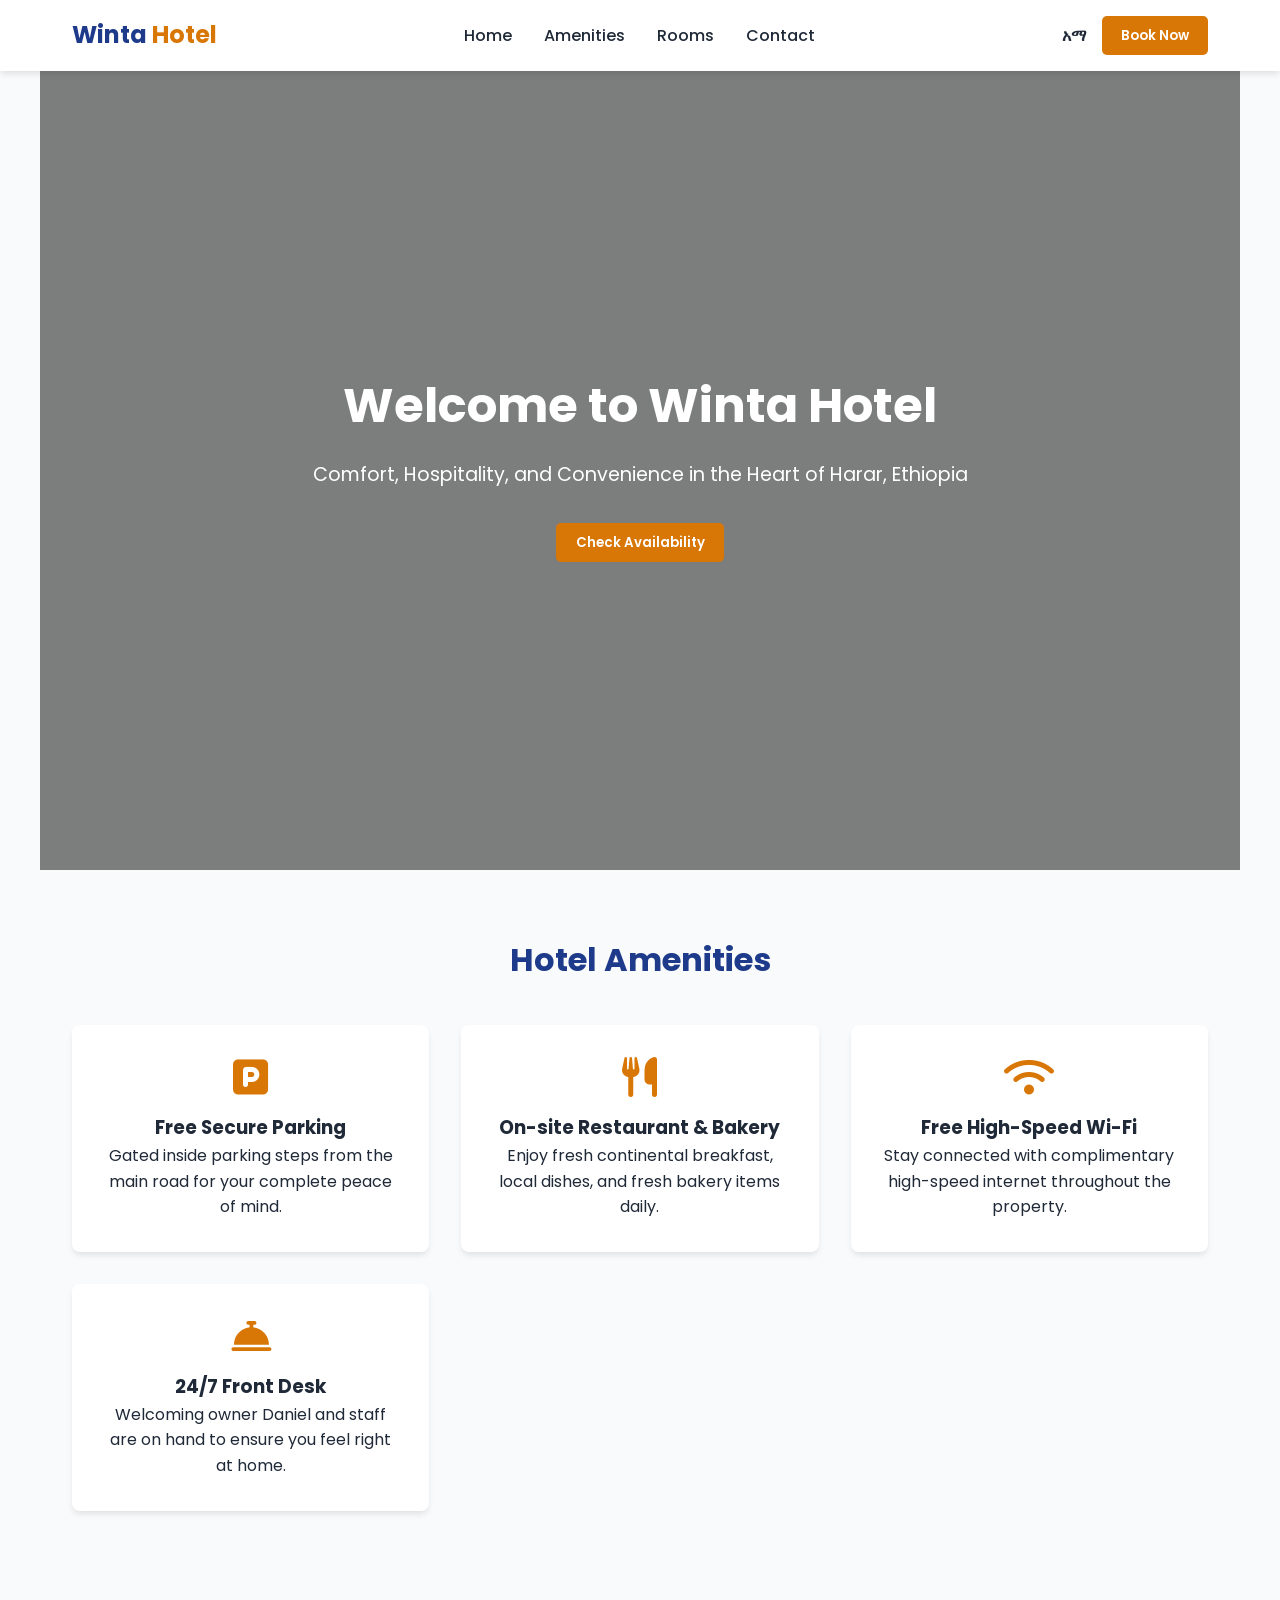
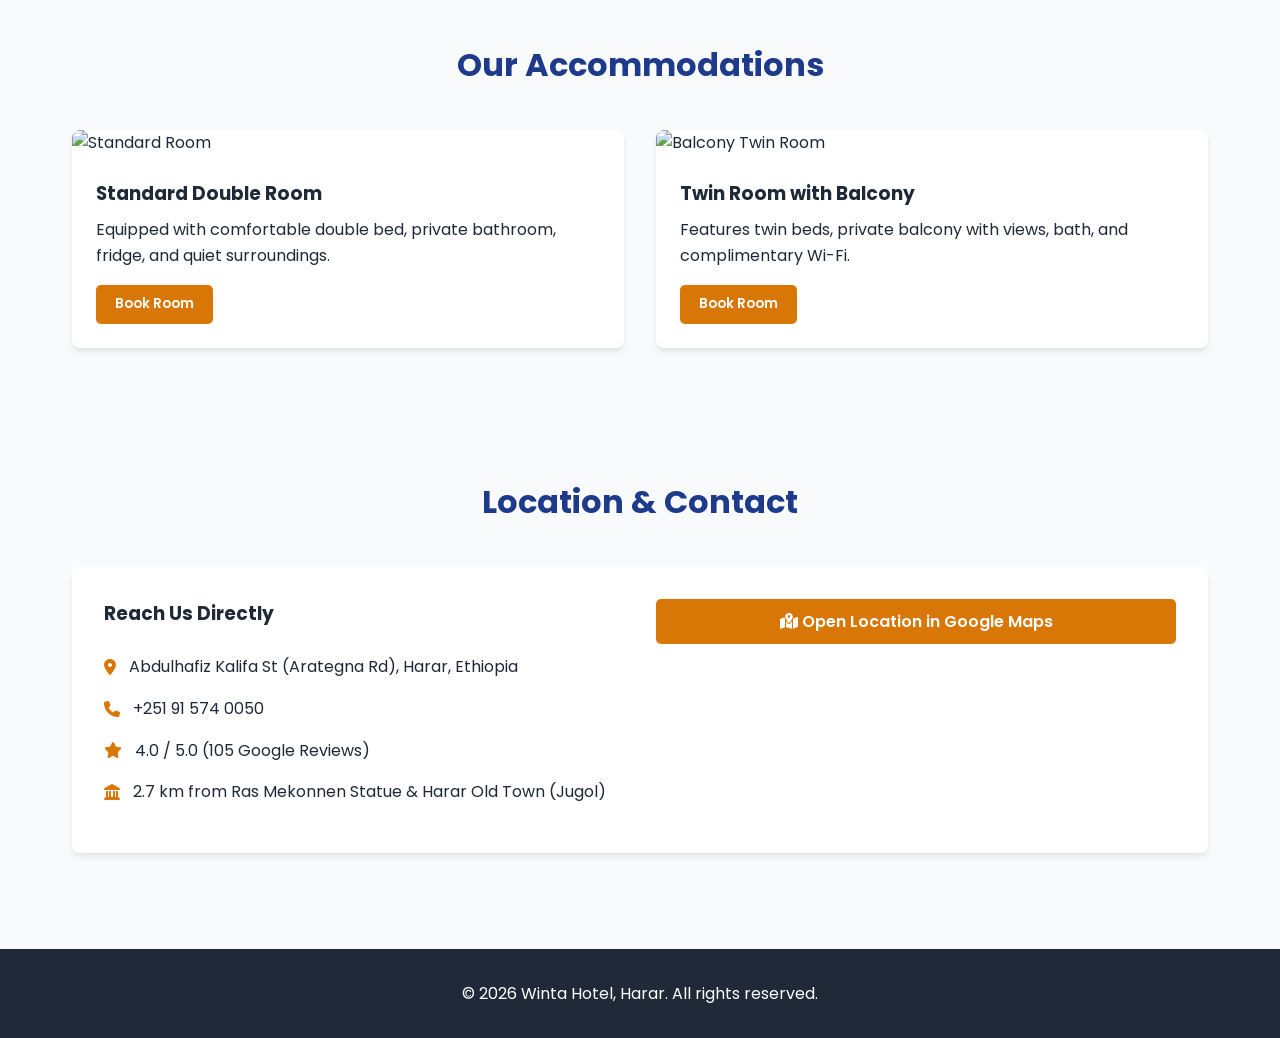
==== index.html @ 1362255f "Add link to Amharic page in header" ====
<!DOCTYPE html>
<html lang="en">
<head>
  <meta charset="UTF-8">
  <meta name="viewport" content="width=device-width, initial-scale=1.0">
  <title>Winta Hotel | Harar, Ethiopia</title>
  <!-- Google Fonts & FontAwesome -->
  <link href="https://fonts.googleapis.com/css2?family=Poppins:wght@300;400;500;600;700&display=swap" rel="stylesheet">
  <link rel="stylesheet" href="https://cdnjs.cloudflare.com/ajax/libs/font-awesome/6.4.0/css/all.min.css">
  <link rel="stylesheet" href="styles.css">
</head>
<body>

  <!-- Navigation -->
  <header>
    <div class="nav-container">
      <div class="logo">Winta <span>Hotel</span></div>
      <ul class="nav-links">
        <li><a href="#home">Home</a></li>
        <li><a href="#amenities">Amenities</a></li>
        <li><a href="#rooms">Rooms</a></li>
        <li><a href="#contact">Contact</a></li>
      </ul>
      <div style="display: flex; align-items: center; gap: 15px;">
      <!-- Link to Amharic Page -->
      <a href="amharic.html" style="text-decoration: none; font-weight: 700; color: var(--dark);">አማ</a>
      <button class="btn-primary" id="navBookBtn">Book Now</button>
      </div>
    </div>
  </header>

  <!-- Hero Section -->
  <section id="home" class="hero">
    <div class="hero-content">
      <h1>Welcome to Winta Hotel</h1>
      <p>Comfort, Hospitality, and Convenience in the Heart of Harar, Ethiopia</p>
      <button class="btn-primary" id="heroBookBtn">Check Availability</button>
    </div>
  </section>

  <!-- Amenities -->
  <section id="amenities">
    <h2 class="section-title">Hotel Amenities</h2>
    <div class="grid-3">
      <div class="card">
        <i class="fa-solid fa-square-parking"></i>
        <h3>Free Secure Parking</h3>
        <p>Gated inside parking steps from the main road for your complete peace of mind.</p>
      </div>
      <div class="card">
        <i class="fa-solid fa-utensils"></i>
        <h3>On-site Restaurant & Bakery</h3>
        <p>Enjoy fresh continental breakfast, local dishes, and fresh bakery items daily.</p>
      </div>
      <div class="card">
        <i class="fa-solid fa-wifi"></i>
        <h3>Free High-Speed Wi-Fi</h3>
        <p>Stay connected with complimentary high-speed internet throughout the property.</p>
      </div>
      <div class="card">
        <i class="fa-solid fa-concierge-bell"></i>
        <h3>24/7 Front Desk</h3>
        <p>Welcoming owner Daniel and staff are on hand to ensure you feel right at home.</p>
      </div>
    </div>
  </section>

  <!-- Rooms -->
  <section id="rooms">
    <h2 class="section-title">Our Accommodations</h2>
    <div class="grid-3">
      <div class="room-card">
        <img src="https://images.unsplash.com/photo-1611892440504-42a792e24d32?auto=format&fit=crop&w=600&q=80" alt="Standard Room">
        <div class="room-info">
          <h3>Standard Double Room</h3>
          <p>Equipped with comfortable double bed, private bathroom, fridge, and quiet surroundings.</p>
          <button class="btn-primary book-room-btn" data-room="Standard Double Room">Book Room</button>
        </div>
      </div>
      <div class="room-card">
        <img src="https://images.unsplash.com/photo-1590490360182-c33d57733427?auto=format&fit=crop&w=600&q=80" alt="Balcony Twin Room">
        <div class="room-info">
          <h3>Twin Room with Balcony</h3>
          <p>Features twin beds, private balcony with views, bath, and complimentary Wi-Fi.</p>
          <button class="btn-primary book-room-btn" data-room="Twin Room with Balcony">Book Room</button>
        </div>
      </div>
    </div>
  </section>

  <!-- Location & Contact -->
  <section id="contact">
    <h2 class="section-title">Location & Contact</h2>
    <div class="contact-container">
      <div class="contact-details">
        <h3>Reach Us Directly</h3>
        <br>
        <p><i class="fa-solid fa-location-dot"></i> Abdulhafiz Kalifa St (Arategna Rd), Harar, Ethiopia</p>
        <p><i class="fa-solid fa-phone"></i> +251 91 574 0050</p>
        <p><i class="fa-solid fa-star"></i> 4.0 / 5.0 (105 Google Reviews)</p>
        <p><i class="fa-solid fa-landmark"></i> 2.7 km from Ras Mekonnen Statue & Harar Old Town (Jugol)</p>
      </div>
      <div>
        <a href="https://maps.google.com/?q=8475%2B86P,+Abdulhafiz+Kalifa+St,+Harar" target="_blank" rel="noopener noreferrer" class="btn-primary maps-btn">
          <i class="fa-solid fa-map-location-dot"></i> Open Location in Google Maps
        </a>
      </div>
    </div>
  </section>

  <!-- Booking Modal Form -->
  <div class="modal" id="bookingModal">
    <div class="modal-content">
      <span class="close-btn" id="closeModalBtn">&times;</span>
      <h2>Room Booking Request</h2>
      <form id="bookingForm">
        <div class="form-group">
          <label for="fullName">Full Name</label>
          <input type="text" id="fullName" required placeholder="e.g. Abebe Bikila">
        </div>
        <div class="form-group">
          <label for="phone">Phone Number</label>
          <input type="tel" id="phone" required placeholder="0912345678">
        </div>
        <div class="form-group">
          <label for="roomSelect">Room Type</label>
          <select id="roomSelect">
            <option value="Standard Double Room">Standard Double Room</option>
            <option value="Twin Room with Balcony">Twin Room with Balcony</option>
          </select>
        </div>
        <div class="form-group">
          <label for="checkIn">Check-in Date</label>
          <input type="date" id="checkIn" required>
        </div>
        <button type="submit" class="btn-primary full-width">Submit Inquiry</button>
      </form>
    </div>
  </div>

  <!-- Footer -->
  <footer>
    <p>&copy; 2026 Winta Hotel, Harar. All rights reserved.</p>
  </footer>

  <script src="app.js"></script>
</body>
</html>
---- styles.css ----
:root {
  --primary: #1e3a8a;
  --accent: #d97706;
  --accent-hover: #b45309;
  --dark: #1f2937;
  --light: #f9fafb;
  --white: #ffffff;
  --gray: #6b7280;
  --shadow: 0 4px 6px -1px rgba(0, 0, 0, 0.1);
}

* {
  margin: 0;
  padding: 0;
  box-sizing: border-box;
  font-family: 'Poppins', sans-serif;
  scroll-behavior: smooth;
}

body {
  background-color: var(--light);
  color: var(--dark);
  line-height: 1.6;
}

/* Navigation */
header {
  position: fixed;
  top: 0;
  width: 100%;
  background: var(--white);
  box-shadow: var(--shadow);
  z-index: 1000;
}

.nav-container {
  max-width: 1200px;
  margin: 0 auto;
  display: flex;
  justify-content: space-between;
  align-items: center;
  padding: 1rem 2rem;
}

.logo {
  font-size: 1.5rem;
  font-weight: 700;
  color: var(--primary);
}

.logo span {
  color: var(--accent);
}

.nav-links {
  display: flex;
  list-style: none;
  gap: 2rem;
}

.nav-links a {
  text-decoration: none;
  color: var(--dark);
  font-weight: 500;
  transition: color 0.3s;
}

.nav-links a:hover {
  color: var(--accent);
}

.btn-primary {
  background: var(--accent);
  color: var(--white);
  padding: 0.6rem 1.2rem;
  border: none;
  border-radius: 5px;
  cursor: pointer;
  font-weight: 600;
  text-decoration: none;
  display: inline-block;
  transition: background 0.3s;
}

.btn-primary:hover {
  background: var(--accent-hover);
}

.btn-primary.full-width {
  width: 100%;
}

/* Hero Section */
.hero {
  height: 90vh;
  background: linear-gradient(rgba(0, 0, 0, 0.5), rgba(0, 0, 0, 0.5)), 
              url('https://images.unsplash.com/photo-1566073771259-6a8506099945?auto=format&fit=crop&w=1200&q=80') center/cover no-repeat;
  display: flex;
  align-items: center;
  justify-content: center;
  text-align: center;
  color: var(--white);
  padding: 0 1rem;
  margin-top: 60px;
}

.hero-content h1 {
  font-size: 3rem;
  margin-bottom: 1rem;
}

.hero-content p {
  font-size: 1.2rem;
  margin-bottom: 2rem;
}

/* Sections */
section {
  padding: 4rem 2rem;
  max-width: 1200px;
  margin: 0 auto;
}

.section-title {
  text-align: center;
  font-size: 2rem;
  margin-bottom: 2.5rem;
  color: var(--primary);
}

/* Amenities Grid */
.grid-3 {
  display: grid;
  grid-template-columns: repeat(auto-fit, minmax(280px, 1fr));
  gap: 2rem;
}

.card {
  background: var(--white);
  padding: 2rem;
  border-radius: 8px;
  box-shadow: var(--shadow);
  text-align: center;
}

.card i {
  font-size: 2.5rem;
  color: var(--accent);
  margin-bottom: 1rem;
}

/* Rooms */
.room-card {
  background: var(--white);
  border-radius: 8px;
  overflow: hidden;
  box-shadow: var(--shadow);
}

.room-card img {
  width: 100%;
  height: 200px;
  object-fit: cover;
}

.room-info {
  padding: 1.5rem;
}

.room-info h3 {
  margin-bottom: 0.5rem;
}

.room-info .btn-primary {
  margin-top: 1rem;
}

/* Contact & Info */
.contact-container {
  display: grid;
  grid-template-columns: repeat(auto-fit, minmax(300px, 1fr));
  gap: 2rem;
  background: var(--white);
  padding: 2rem;
  border-radius: 8px;
  box-shadow: var(--shadow);
}

.contact-details p {
  margin-bottom: 1rem;
  display: flex;
  align-items: center;
  gap: 0.8rem;
}

.contact-details i {
  color: var(--accent);
}

.maps-btn {
  display: inline-block;
  text-align: center;
  width: 100%;
}

/* Modal */
.modal {
  display: none;
  position: fixed;
  top: 0;
  left: 0;
  width: 100%;
  height: 100%;
  background: rgba(0, 0, 0, 0.6);
  justify-content: center;
  align-items: center;
  z-index: 2000;
}

.modal-content {
  background: var(--white);
  padding: 2rem;
  border-radius: 8px;
  width: 90%;
  max-width: 500px;
  position: relative;
}

.modal-content h2 {
  margin-bottom: 1rem;
  color: var(--primary);
}

.close-btn {
  position: absolute;
  top: 1rem;
  right: 1rem;
  font-size: 1.5rem;
  cursor: pointer;
}

.form-group {
  margin-bottom: 1.2rem;
}

.form-group label {
  display: block;
  margin-bottom: 0.3rem;
  font-weight: 500;
}

.form-group input, 
.form-group select {
  width: 100%;
  padding: 0.8rem;
  border: 1px solid var(--gray);
  border-radius: 5px;
}

/* Footer */
footer {
  background: var(--dark);
  color: var(--white);
  text-align: center;
  padding: 2rem;
  margin-top: 2rem;
}
/* --- MOBILE RESPONSIVE FIXES --- */
@media (max-width: 768px) {
 .nav-container {
    flex-wrap: wrap; /* Allows items to stack if they run out of room */
    padding: 1rem;
 }
  
  .nav-links {
    width: 100%;
    margin-top: 15px;
    justify-content: flex-start;
    overflow-x: auto; /* This enables the horizontal sliding you wanted! */
    white-space: nowrap; /* Prevents text from dropping to the next line */
    padding-bottom: 5px;
  }

  /* Hides the ugly scrollbar on mobile while keeping the slide effect */
  .nav-links::-webkit-scrollbar {
    display: none; 
  }
  
  .hero-content h1 {
    font-size: 2rem; /* Makes the main title fit better on small phone screens */
  }
    }
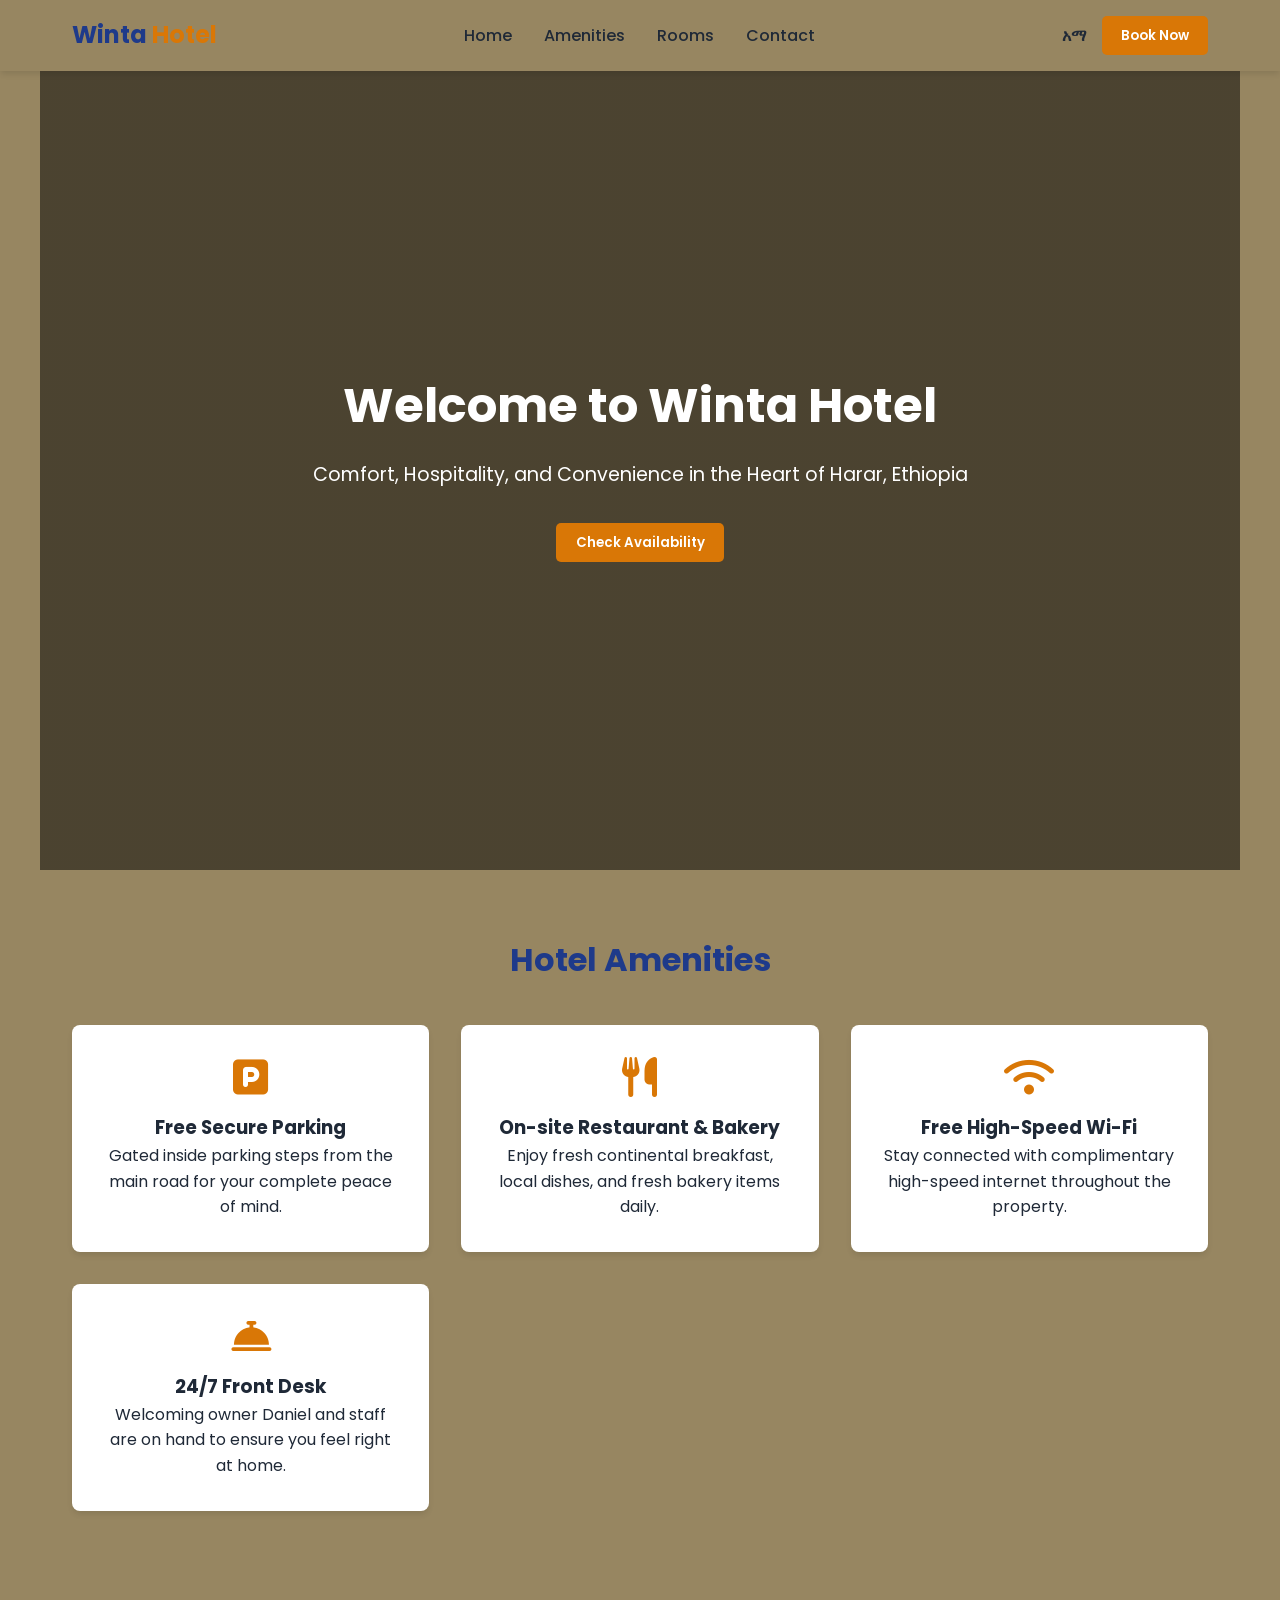
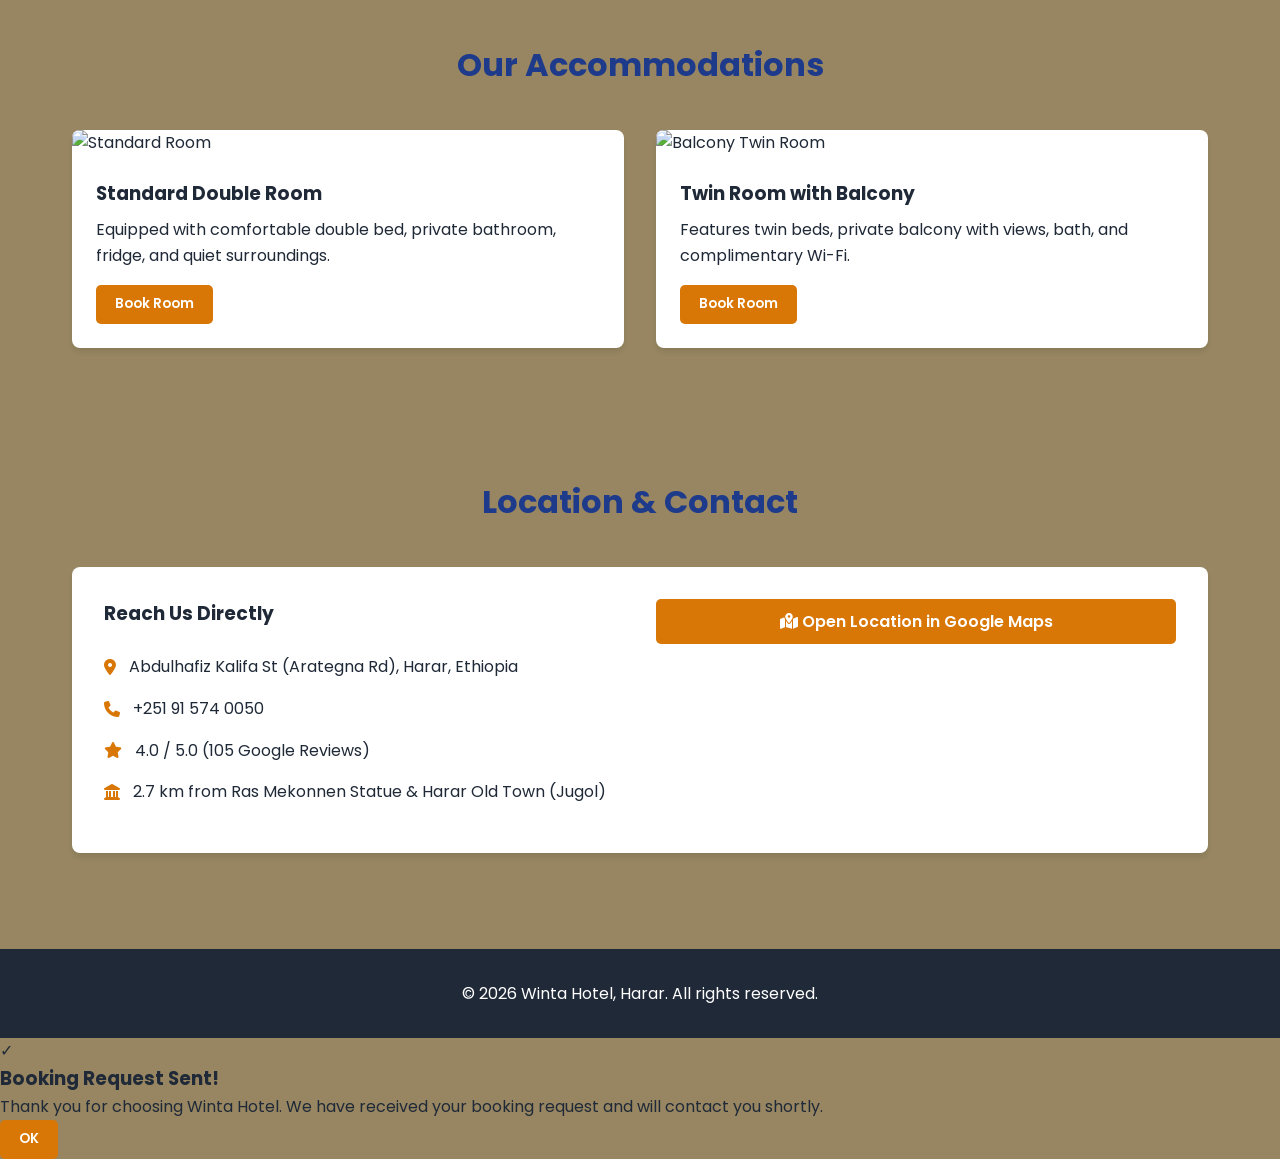
==== commit 93a434b0: "Add success alert modal for booking confirmation Added a custom success alert modal to notify users " ====
--- a/index.html
+++ b/index.html
@@ -3,11 +3,16 @@
 <head>
   <meta charset="UTF-8">
   <meta name="viewport" content="width=device-width, initial-scale=1.0">
+  <meta name="google-site-verification" content="lpx8LmyFGE5qqAS-O1qUcrszQM3qrW6WkCtniQbxQ7M" />
   <title>Winta Hotel | Harar, Ethiopia</title>
   <!-- Google Fonts & FontAwesome -->
   <link href="https://fonts.googleapis.com/css2?family=Poppins:wght@300;400;500;600;700&display=swap" rel="stylesheet">
   <link rel="stylesheet" href="https://cdnjs.cloudflare.com/ajax/libs/font-awesome/6.4.0/css/all.min.css">
   <link rel="stylesheet" href="styles.css">
+  <!-- Put this in BOTH index.html and amharic.html -->
+ <link rel="alternate" hreflang="en" href="https://ropac27.github.io/winta-hotel/index.html" />
+ <link rel="alternate" hreflang="am" href="https://ropac27.github.io/winta-hotel/amharic.html" />
+ <link rel="alternate" hreflang="x-default" href="https://ropac27.github.io/winta-hotel/index.html" />
 </head>
 <body>
 
@@ -144,5 +149,14 @@
   </footer>
 
   <script src="app.js"></script>
+  <!-- Custom Success Alert Modal -->
+<div id="successModal" class="success-modal">
+  <div class="success-modal-content">
+    <div class="success-icon">✓</div>
+    <h3 data-i18n="successTitle">Booking Request Sent!</h3>
+    <p data-i18n="successDesc">Thank you for choosing Winta Hotel. We have received your booking request and will contact you shortly.</p>
+    <button id="closeSuccessBtn" class="btn-primary" data-i18n="successBtn">OK</button>
+  </div>
+</div>
 </body>
 </html>
--- a/styles.css
+++ b/styles.css
@@ -18,7 +18,7 @@
 }
 
 body {
-  background-color: var(--light);
+  background-color: #978661;
   color: var(--dark);
   line-height: 1.6;
 }
@@ -28,7 +28,7 @@
   position: fixed;
   top: 0;
   width: 100%;
-  background: var(--white);
+  background: #978661;
   box-shadow: var(--shadow);
   z-index: 1000;
 }
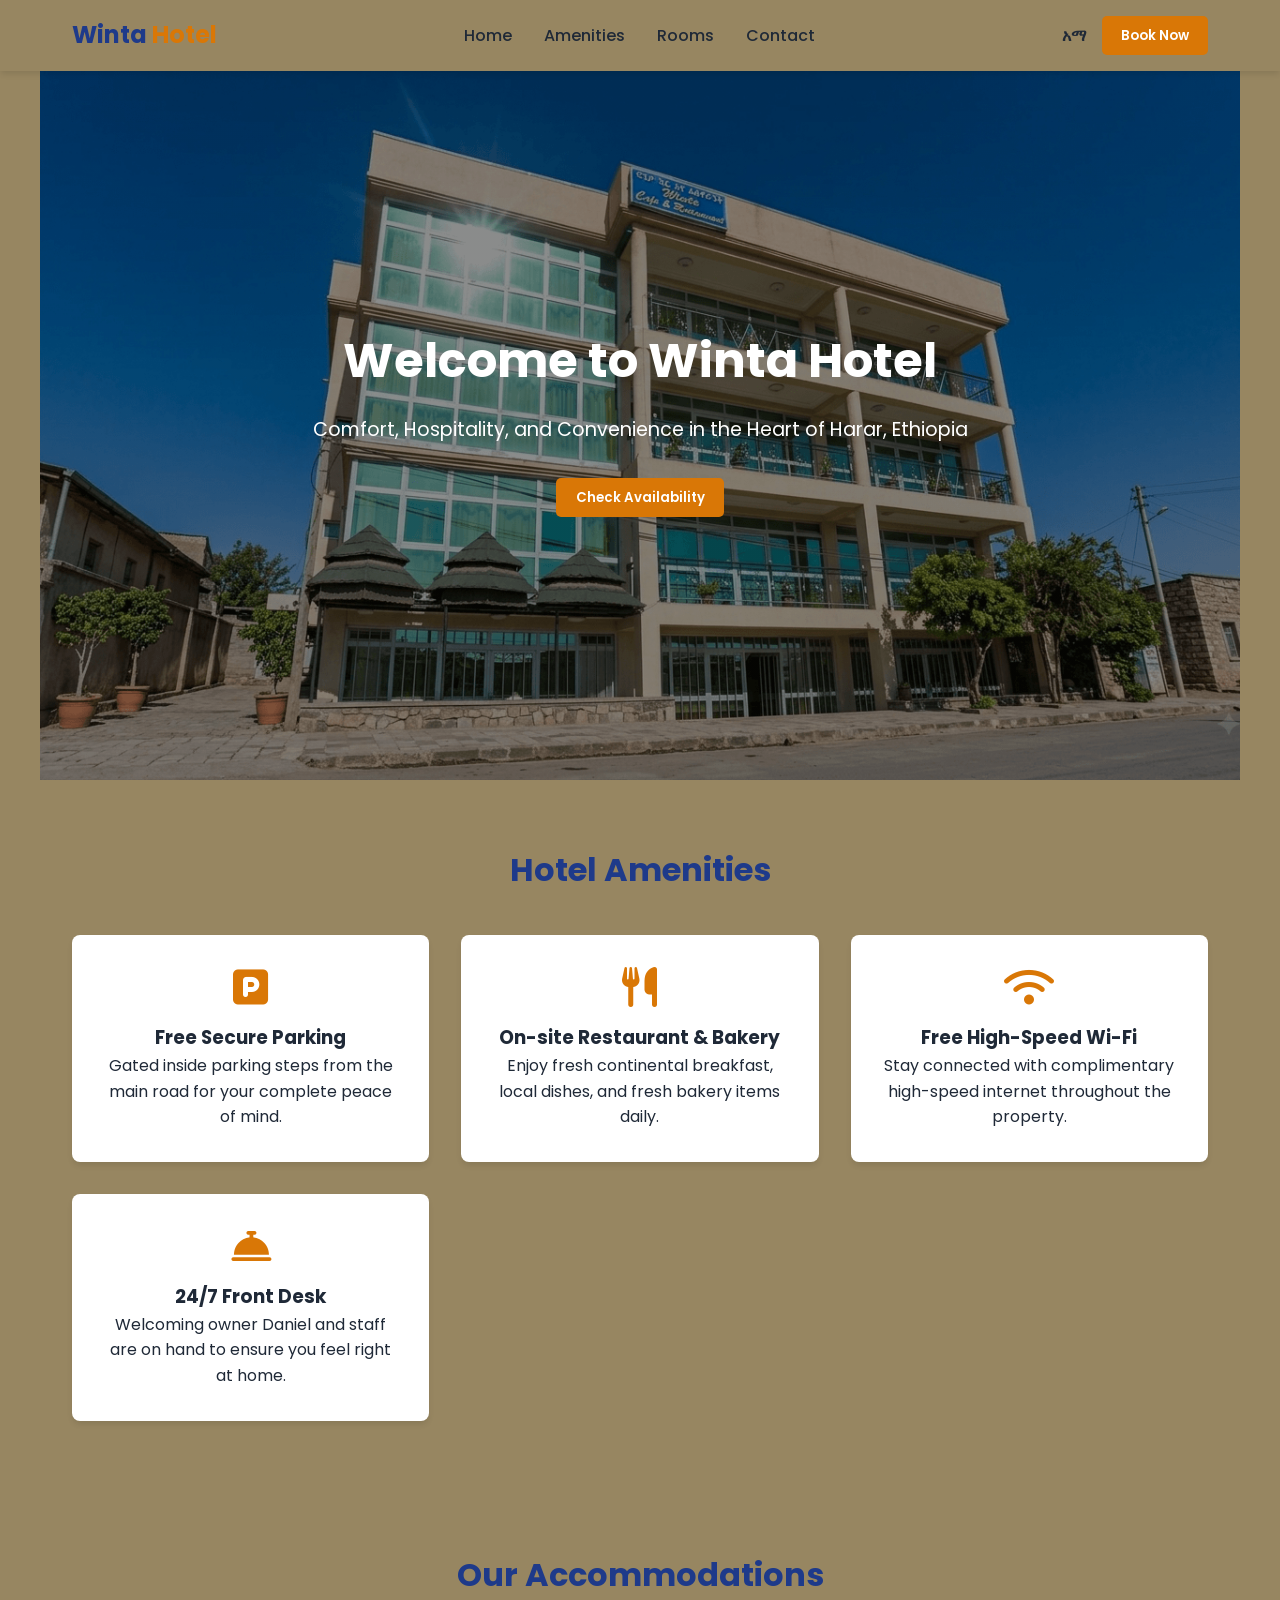
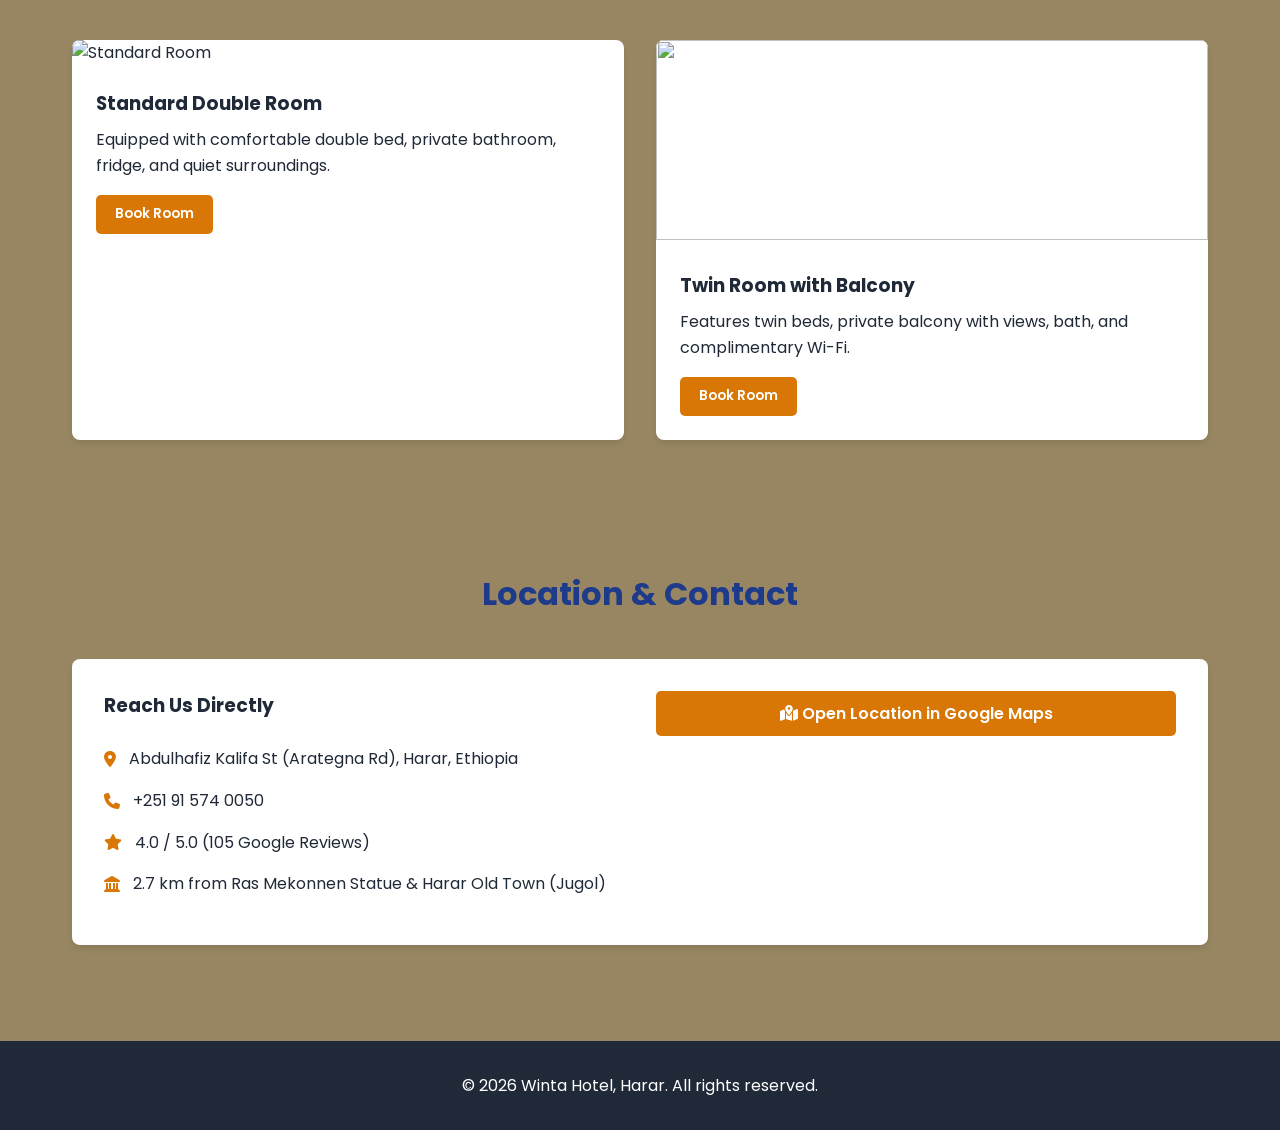
==== commit 5b779964: "Update index.html" ====
--- a/index.html
+++ b/index.html
@@ -75,7 +75,7 @@
     <h2 class="section-title">Our Accommodations</h2>
     <div class="grid-3">
       <div class="room-card">
-        <img src="https://images.unsplash.com/photo-1611892440504-42a792e24d32?auto=format&fit=crop&w=600&q=80" alt="Standard Room">
+        <img src="images/single-bed" alt="Standard Room">
         <div class="room-info">
           <h3>Standard Double Room</h3>
           <p>Equipped with comfortable double bed, private bathroom, fridge, and quiet surroundings.</p>
@@ -83,7 +83,7 @@
         </div>
       </div>
       <div class="room-card">
-        <img src="https://images.unsplash.com/photo-1590490360182-c33d57733427?auto=format&fit=crop&w=600&q=80" alt="Balcony Twin Room">
+        <img src="">
         <div class="room-info">
           <h3>Twin Room with Balcony</h3>
           <p>Features twin beds, private balcony with views, bath, and complimentary Wi-Fi.</p>
--- a/styles.css
+++ b/styles.css
@@ -92,9 +92,12 @@
 
 /* Hero Section */
 .hero {
-  height: 90vh;
-  background: linear-gradient(rgba(0, 0, 0, 0.5), rgba(0, 0, 0, 0.5)), 
-              url('https://images.unsplash.com/photo-1566073771259-6a8506099945?auto=format&fit=crop&w=1200&q=80') center/cover no-repeat;
+  height: 80vh;
+  background-color: #1a1a1a;
+  background: linear-gradient(rgba(0, 0, 0, 0.45), rgba(0, 0, 0, 0.45)), url('images/hero-winta-hotel.jpg');
+  background-size: cover;
+  background-repeat: no-repeat;
+  background-position: center;
   display: flex;
   align-items: center;
   justify-content: center;
@@ -290,3 +293,63 @@
     font-size: 2rem; /* Makes the main title fit better on small phone screens */
   }
     }
+/* Success Alert Popup Styling */
+.success-modal {
+  display: none; /* Hidden by default */
+  position: fixed;
+  top: 0;
+  left: 0;
+  width: 100%;
+  height: 100%;
+  background-color: rgba(0, 0, 0, 0.6);
+  z-index: 2000;
+  justify-content: center;
+  align-items: center;
+}
+
+.success-modal-content {
+  background: #ffffff;
+  padding: 2rem;
+  border-radius: 12px;
+  text-align: center;
+  max-width: 400px;
+  width: 90%;
+  box-shadow: 0 10px 30px rgba(0, 0, 0, 0.2);
+  animation: popIn 0.3s cubic-bezier(0.175, 0.885, 0.32, 1.275);
+}
+
+.success-icon {
+  width: 60px;
+  height: 60px;
+  background-color: #2e7d32;
+  color: #ffffff;
+  font-size: 2rem;
+  font-weight: bold;
+  border-radius: 50%;
+  display: flex;
+  align-items: center;
+  justify-content: center;
+  margin: 0 auto 1rem auto;
+}
+
+.success-modal-content h3 {
+  margin-bottom: 0.5rem;
+  color: #1a1a1a;
+}
+
+.success-modal-content p {
+  font-size: 0.95rem;
+  color: #555555;
+  margin-bottom: 1.5rem;
+}
+
+@keyframes popIn {
+  from {
+    opacity: 0;
+    transform: scale(0.8);
+  }
+  to {
+    opacity: 1;
+    transform: scale(1);
+  }
+}
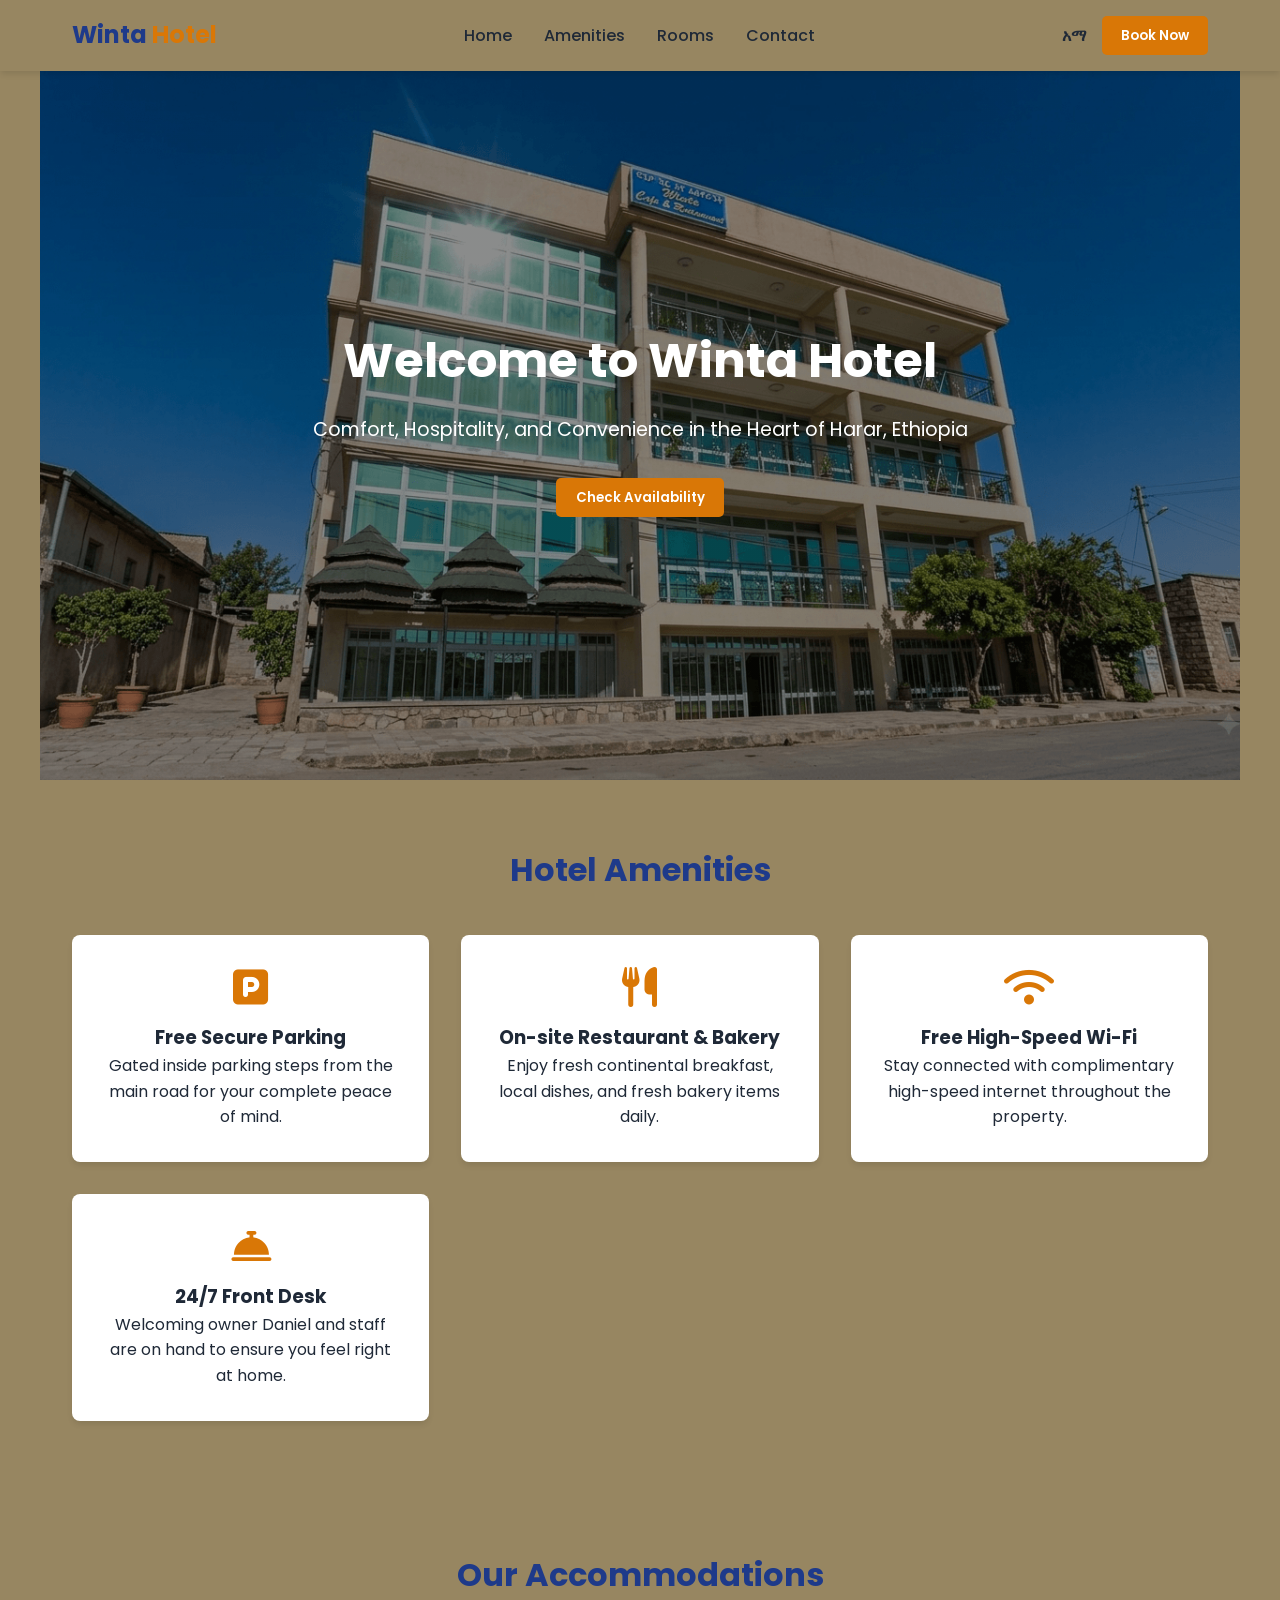
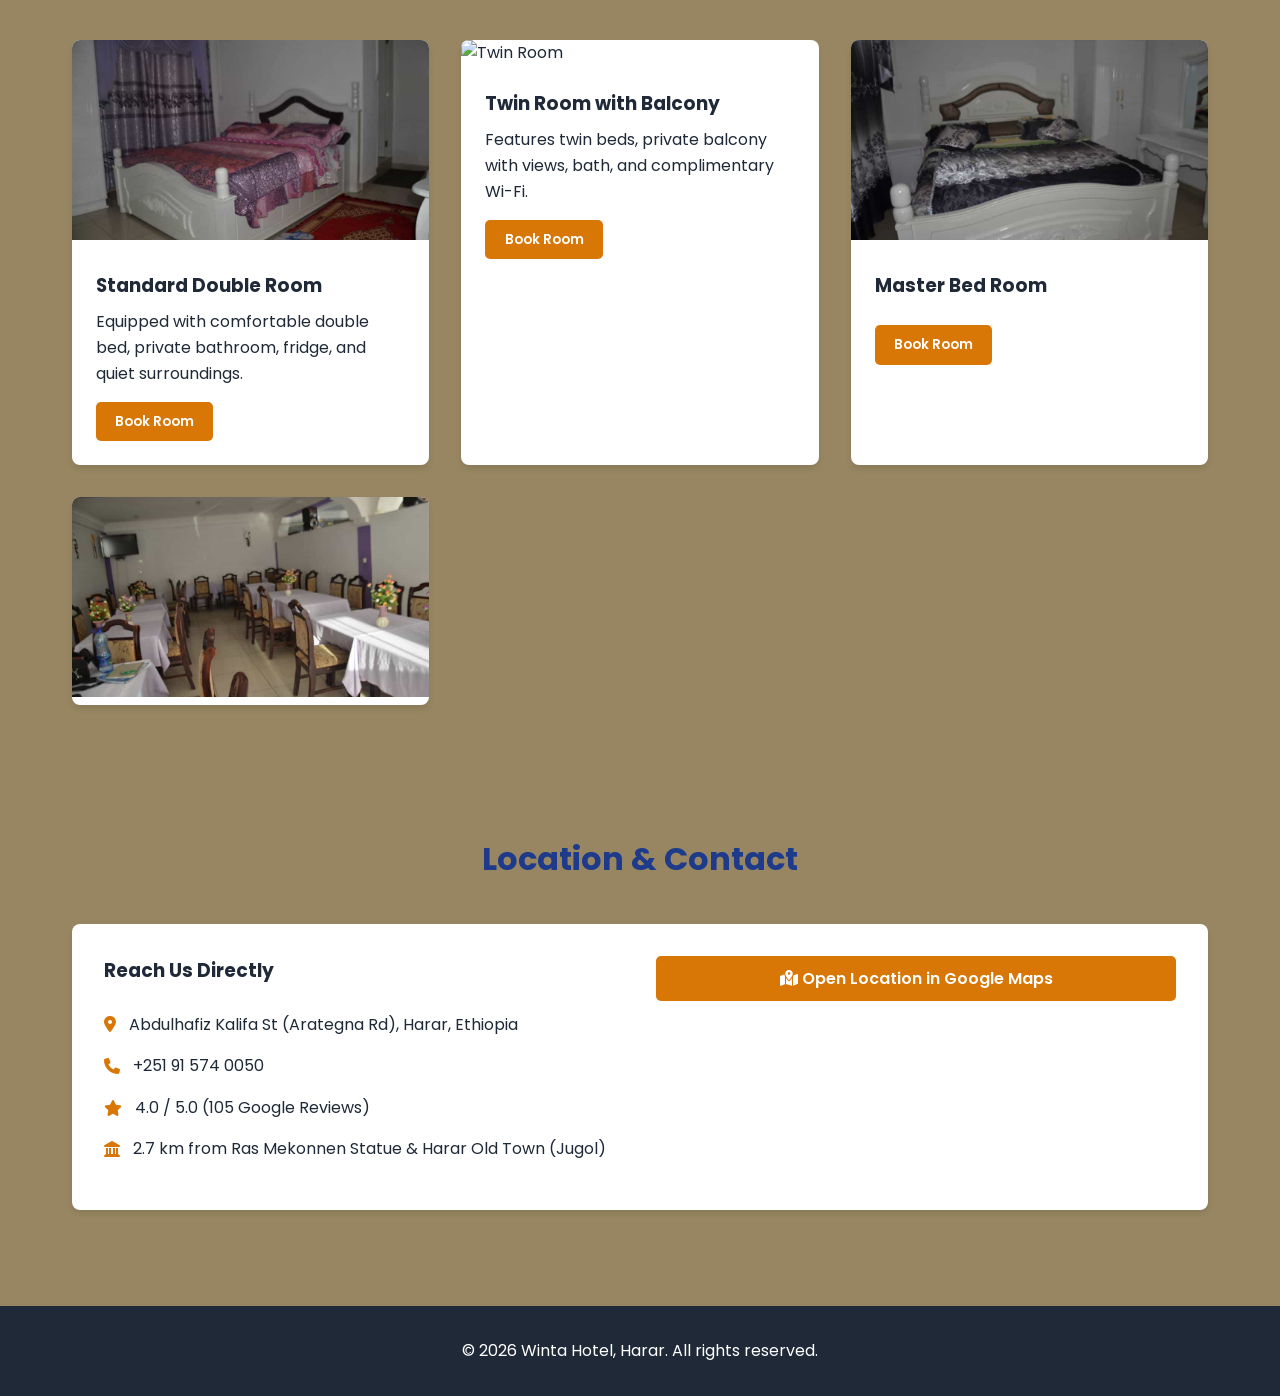
==== commit 9728e88e: "Update index.html" ====
--- a/index.html
+++ b/index.html
@@ -75,7 +75,7 @@
     <h2 class="section-title">Our Accommodations</h2>
     <div class="grid-3">
       <div class="room-card">
-        <img src="images/single-bed" alt="Standard Room">
+        <img src="images/single-bed.jpg" alt="Standard Room">
         <div class="room-info">
           <h3>Standard Double Room</h3>
           <p>Equipped with comfortable double bed, private bathroom, fridge, and quiet surroundings.</p>
@@ -83,12 +83,22 @@
         </div>
       </div>
       <div class="room-card">
-        <img src="">
+        <img src="images/two-bed-room.jpg" alt="Twin Room">
         <div class="room-info">
           <h3>Twin Room with Balcony</h3>
           <p>Features twin beds, private balcony with views, bath, and complimentary Wi-Fi.</p>
           <button class="btn-primary book-room-btn" data-room="Twin Room with Balcony">Book Room</button>
         </div>
+      </div>
+      <div class="room-card">
+          <img src="images/master-bed.jpg" alt="Master Bed Room">
+        <div class="room-info">
+          <h3>Master Bed Room</h3>
+          <button class="btn-primary book-room-btn" data-room="Master Bed Room">Book Room</button>
+        </div>
+      </div>
+      <div class="room-card">
+        <img src="images/winta-dinning-tabel.jpg" alt="Dinning Tabel">
       </div>
     </div>
   </section>
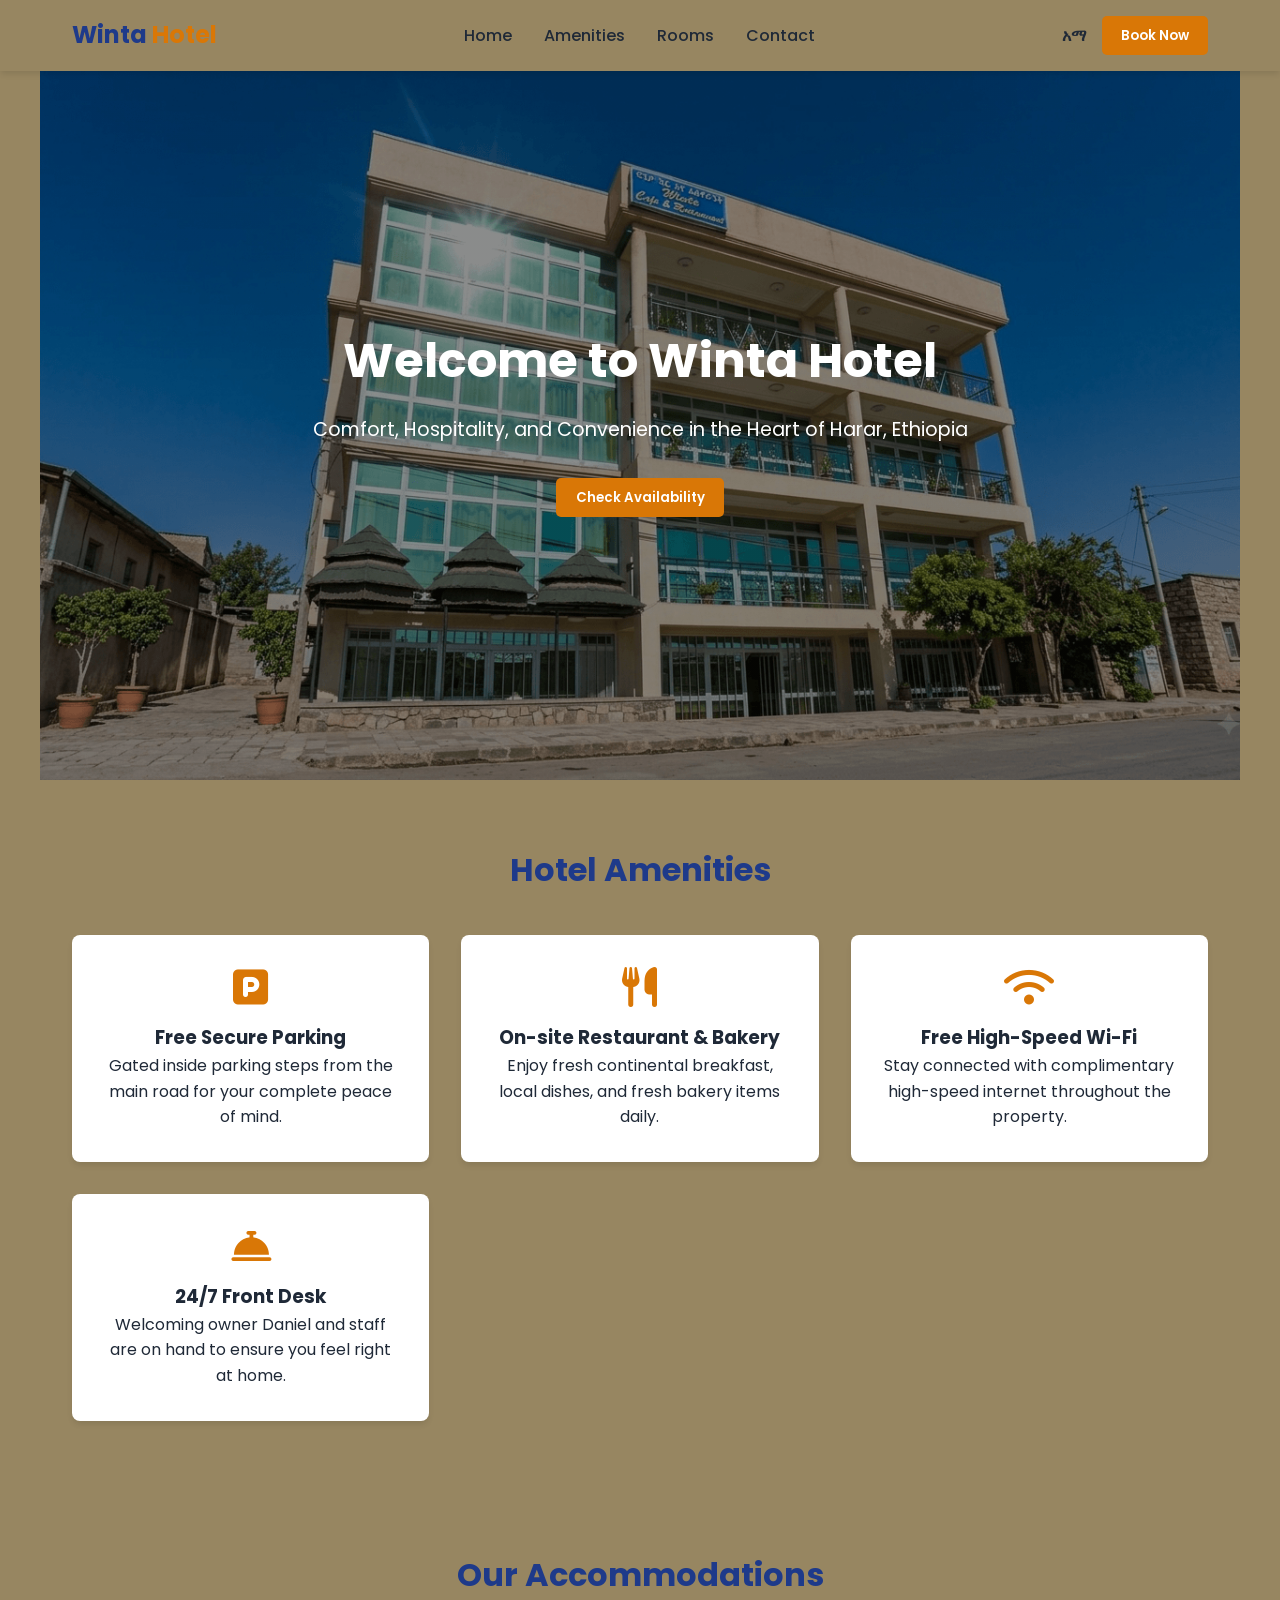
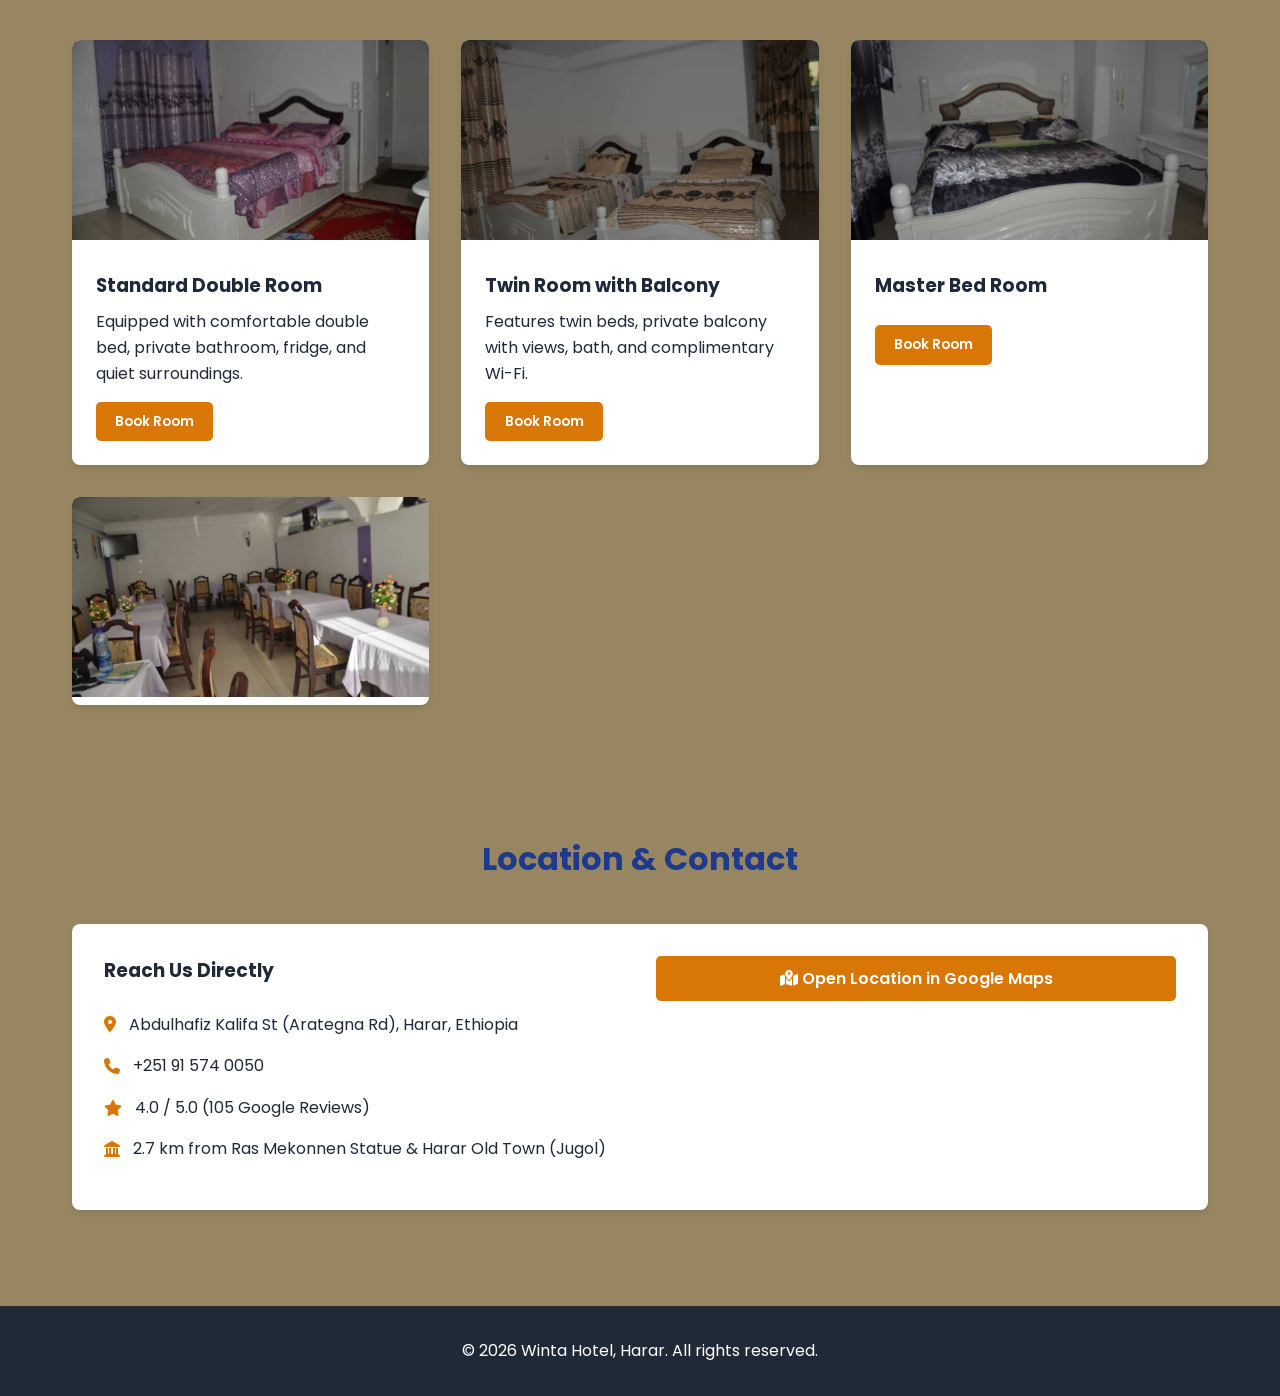
==== commit 4f95f18a: "Update room selection to require input and fix typo Added 'required' attribute to room selection and" ====
--- a/index.html
+++ b/index.html
@@ -139,9 +139,11 @@
         </div>
         <div class="form-group">
           <label for="roomSelect">Room Type</label>
-          <select id="roomSelect">
+          <select id="roomSelect" required>
+            <option value="" disabeled selected>Select Room Type</option>
             <option value="Standard Double Room">Standard Double Room</option>
             <option value="Twin Room with Balcony">Twin Room with Balcony</option>
+            <option value="Master Bed Room">Master Bed Room</option>
           </select>
         </div>
         <div class="form-group">
